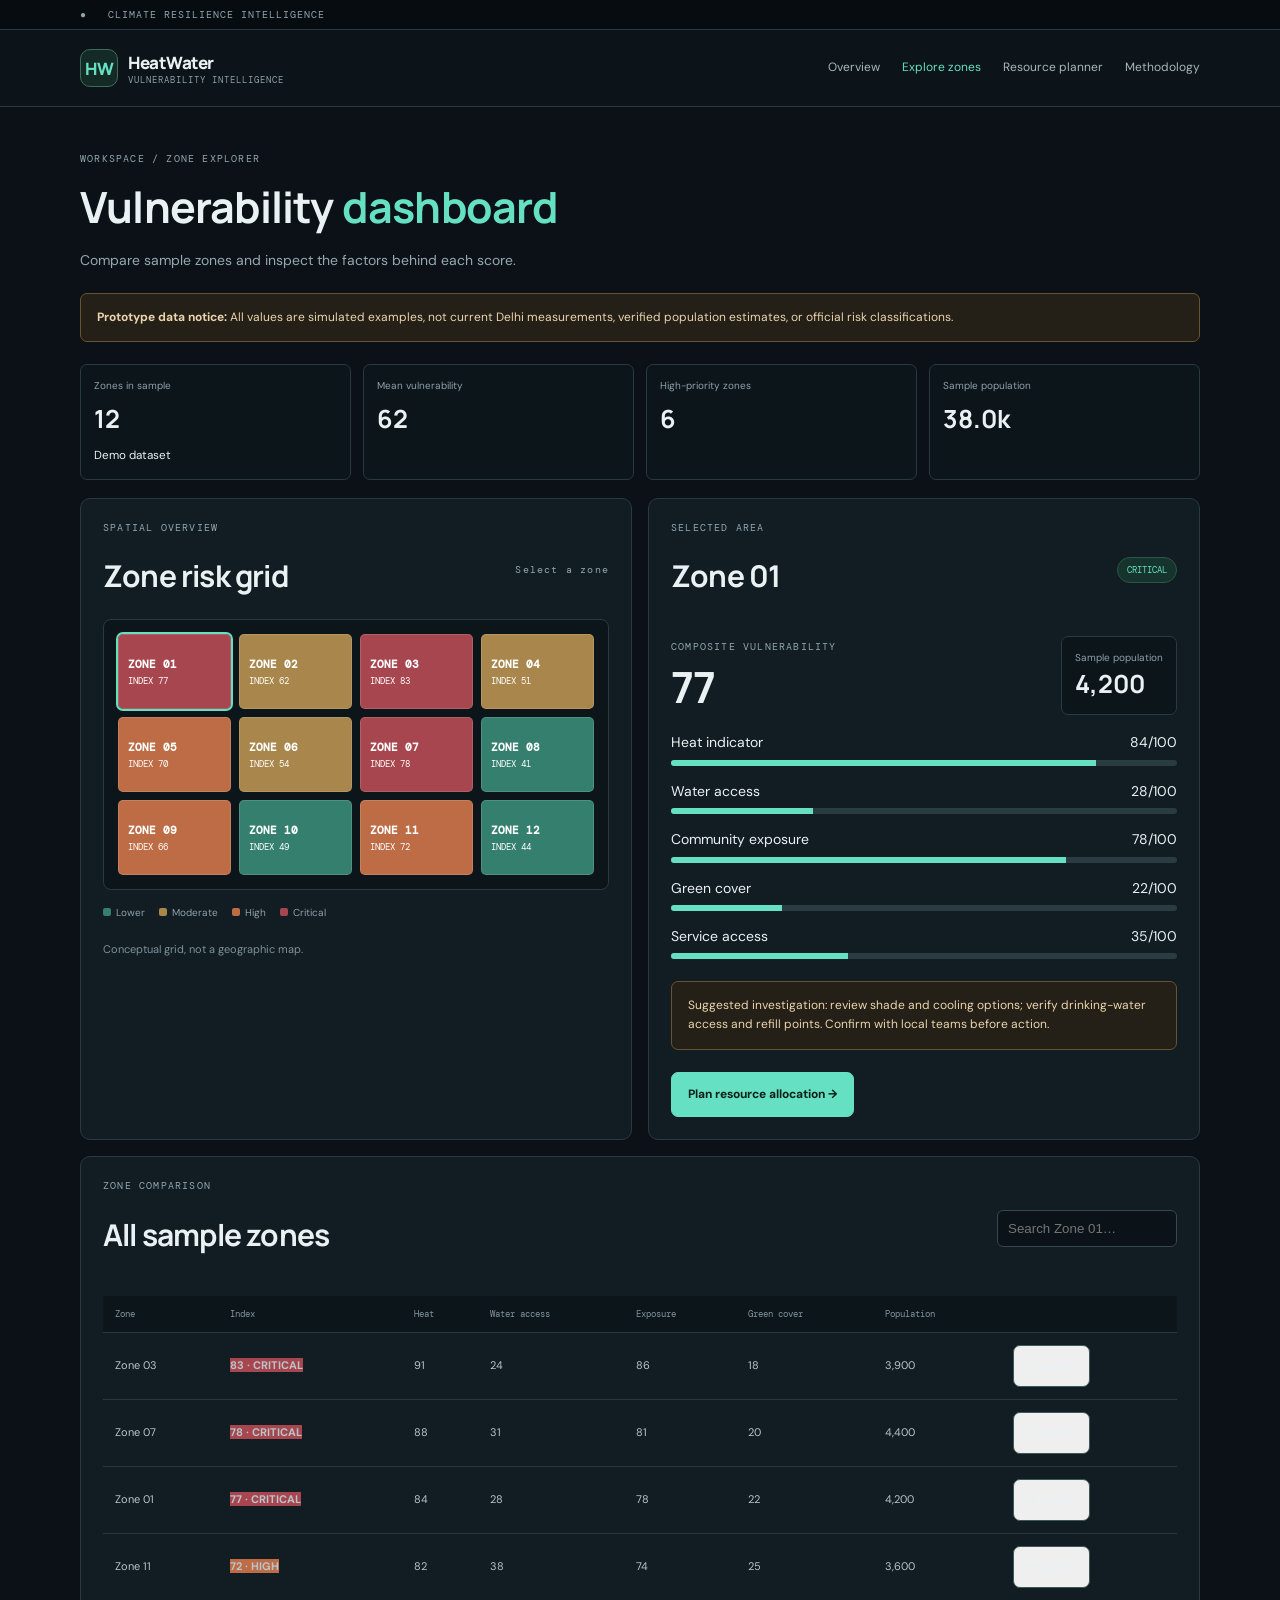
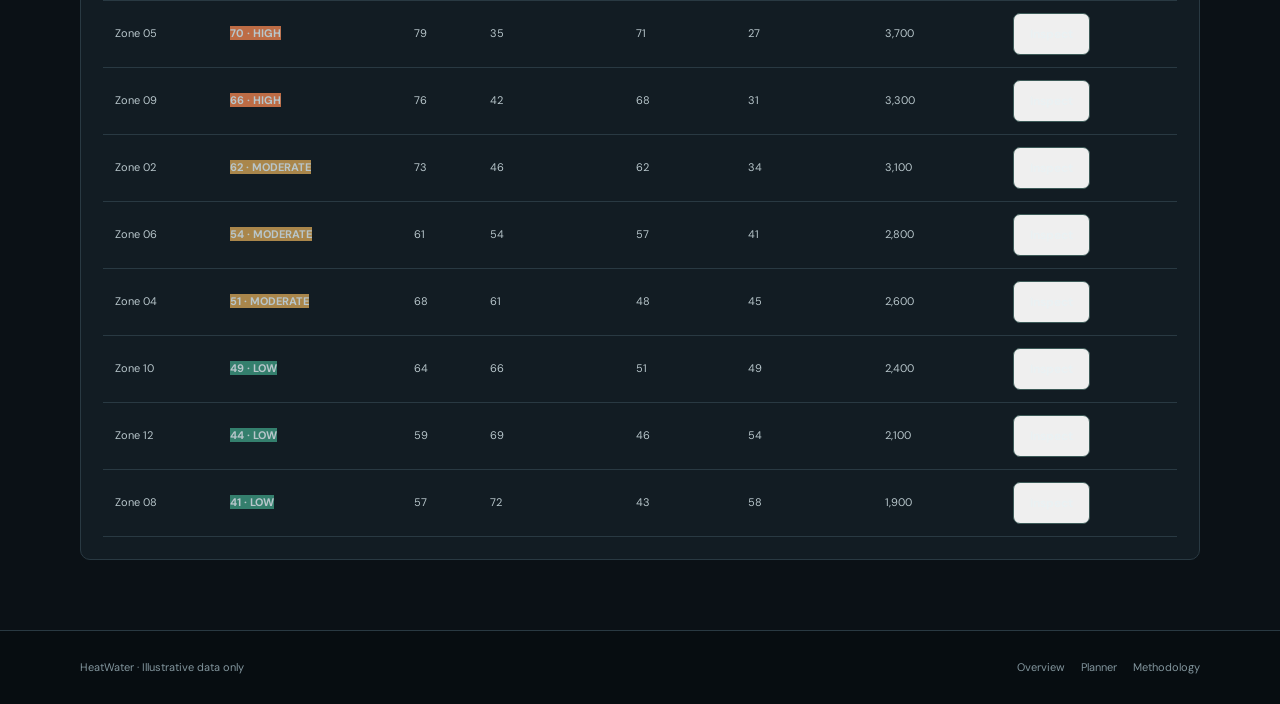
==== dashboard.html @ d18cdf62 "Add files via upload" ====
<!doctype html><html lang="en"><head><meta charset="utf-8"><meta name="viewport" content="width=device-width,initial-scale=1"><title>Explore Zones | HeatWater</title><link rel="stylesheet" href="styles.css"></head><body><div class="top">● &nbsp; CLIMATE RESILIENCE INTELLIGENCE</div><header><div class="wrap nav"><a class="brand" href="index.html"><span class="mark">HW</span><span>HeatWater<small>VULNERABILITY INTELLIGENCE</small></span></a><nav class="navlinks"><a href="index.html">Overview</a><a class="active" href="dashboard.html">Explore zones</a><a href="planner.html">Resource planner</a><a href="methodology.html">Methodology</a></nav></div></header><main class="wrap page"><div class="kicker">WORKSPACE / ZONE EXPLORER</div><h1>Vulnerability <em>dashboard</em></h1><p class="sublead">Compare sample zones and inspect the factors behind each score.</p><div class="notice"><b>Prototype data notice:</b> All values are simulated examples, not current Delhi measurements, verified population estimates, or official risk classifications.</div><div class="statgrid"><div class="metric"><span>Zones in sample</span><strong>12</strong><small>Demo dataset</small></div><div class="metric"><span>Mean vulnerability</span><strong id="mean">—</strong></div><div class="metric"><span>High-priority zones</span><strong id="highcount">—</strong></div><div class="metric"><span>Sample population</span><strong id="pop">—</strong></div></div><div class="twocol"><section class="panel"><div class="row-between"><div><div class="label">SPATIAL OVERVIEW</div><h2>Zone risk grid</h2></div><span class="label">Select a zone</span></div><div id="grid" class="mapbig"></div><div class="legend"><span><i class="low"></i>Lower</span><span><i class="moderate"></i>Moderate</span><span><i class="high"></i>High</span><span><i class="critical"></i>Critical</span></div><p class="note">Conceptual grid, not a geographic map.</p></section><section class="panel"><div class="row-between"><div><div class="label">SELECTED AREA</div><h2 id="zname">Zone 01</h2></div><span id="badge" class="tag">—</span></div><div class="row-between" style="margin:15px 0"><div><span class="label">COMPOSITE VULNERABILITY</span><h1 id="score" style="margin:4px 0">—</h1></div><div class="metric"><span>Sample population</span><strong id="zpop">—</strong></div></div><div id="bars"></div><div class="notice" id="action">Select a zone.</div><a class="button primary" href="planner.html">Plan resource allocation →</a></section></div><section class="panel" style="margin-top:16px"><div class="row-between"><div><div class="label">ZONE COMPARISON</div><h2>All sample zones</h2></div><input class="search" id="search" placeholder="Search Zone 01…" aria-label="Search zones"></div><div class="tablewrap"><table><thead><tr><th>Zone</th><th>Index</th><th>Heat</th><th>Water access</th><th>Exposure</th><th>Green cover</th><th>Population</th><th></th></tr></thead><tbody id="rows"></tbody></table></div></section></main><footer class="footer"><div class="wrap footrow"><span>HeatWater · Illustrative data only</span><div class="footlinks"><a href="index.html">Overview</a><a href="planner.html">Planner</a><a href="methodology.html">Methodology</a></div></div></footer><script src="app.js"></script></body></html>
---- styles.css ----
@import url('https://fonts.googleapis.com/css2?family=DM+Mono:wght@400;500&family=DM+Sans:wght@400;500;700&family=Manrope:wght@500;600;700;800&display=swap');
:root{--bg:#0b1116;--panel:#121c23;--line:#293942;--text:#eaf1f3;--muted:#96a8b0;--mint:#66e0c2;--amber:#ffb36b;--red:#ff777b}*{box-sizing:border-box}body{margin:0;background:var(--bg);color:var(--text);font:14px 'DM Sans',sans-serif;line-height:1.6}a{color:inherit;text-decoration:none}.wrap{width:min(1120px,calc(100% - 36px));margin:auto}.top{padding:8px max(18px,calc((100vw - 1120px)/2));background:#070c10;color:#91a4ac;font:10px 'DM Mono';letter-spacing:1px;border-bottom:1px solid var(--line)}header{position:sticky;top:0;z-index:4;background:#0d151aee;backdrop-filter:blur(12px);border-bottom:1px solid var(--line)}.nav{height:76px;display:flex;align-items:center;gap:28px}.brand{font:800 17px Manrope;letter-spacing:-.5px;display:flex;align-items:center;gap:10px;white-space:nowrap}.mark{display:grid;place-items:center;width:38px;height:38px;border:1px solid #3d6b60;border-radius:10px;color:var(--mint);background:#132a25}.brand small{display:block;font:9px 'DM Mono';letter-spacing:1px;color:#8ca0a8}.navlinks{display:flex;gap:22px;margin-left:auto}.navlinks a{font-size:12px;color:#a8b7bd}.navlinks a:hover,.navlinks a.active{color:var(--mint)}.button{display:inline-block;border:1px solid #3d5a58;padding:12px 16px;border-radius:7px;font-weight:700;font-size:12px;cursor:pointer}.primary{background:var(--mint);color:#092019;border-color:var(--mint)}.secondary{color:var(--text)}.eyebrow,.kicker,.label{font:10px 'DM Mono';letter-spacing:1.2px;color:#91a6ae}.eyebrow{color:var(--mint)}h1,h2,h3{font-family:Manrope,sans-serif;line-height:1.2;letter-spacing:-.8px}h1{font-size:clamp(38px,5vw,60px);margin:16px 0}h1 em,h2 em{font-style:normal;color:var(--mint)}h2{font-size:30px}p{color:var(--muted)}.hero{display:grid;grid-template-columns:1.1fr .9fr;gap:60px;align-items:center;padding-top:75px;padding-bottom:75px}.hero p{max-width:600px;line-height:1.9}.actions{display:flex;gap:12px;flex-wrap:wrap;margin-top:26px}.note{font-size:11px;color:#7e929b;margin-top:20px}.visual,.panel,.card{background:var(--panel);border:1px solid var(--line);border-radius:10px;padding:22px}.visual-head,.row-between{display:flex;align-items:center;justify-content:space-between;gap:14px}.tag{font:9px 'DM Mono';color:var(--mint);background:#16332c;border:1px solid #2a574b;border-radius:20px;padding:6px 9px}.metrics{display:grid;grid-template-columns:repeat(2,1fr);gap:10px;margin:20px 0}.metric{background:#0c151a;border:1px solid var(--line);border-radius:7px;padding:13px}.metric span{display:block;color:#8da1a9;font-size:10px}.metric strong{font:700 25px Manrope}.mapgrid{display:grid;grid-template-columns:repeat(4,1fr);gap:7px}.tile{border:1px solid #ffffff22;border-radius:5px;min-height:55px;color:white;font:11px 'DM Mono';cursor:pointer}.low{background:#347f6d}.moderate{background:#a9864b}.high{background:#bd6c45}.critical{background:#a7464e}.legend{display:flex;gap:14px;flex-wrap:wrap;font-size:10px;color:#90a2aa;margin-top:15px}.legend i{display:inline-block;width:8px;height:8px;border-radius:2px;margin-right:5px}.section{padding:65px 0;border-top:1px solid var(--line)}.sectionhead{display:flex;justify-content:space-between;align-items:end;gap:30px;margin-bottom:26px}.sectionhead p{max-width:430px}.cards{display:grid;grid-template-columns:repeat(3,1fr);gap:14px}.card h3{margin-bottom:8px}.card p{font-size:12px;line-height:1.8}.number{font:10px 'DM Mono';color:var(--mint)}.band{background:#101c21;border-block:1px solid var(--line);padding:55px 0}.bandgrid{display:grid;grid-template-columns:1fr 1fr;gap:55px;align-items:center}.steps{display:grid;gap:12px}.step{border-bottom:1px solid var(--line);padding:10px 0}.step b{color:var(--text)}.footer{border-top:1px solid var(--line);background:#070d11;padding:28px 0;color:#82959d;font-size:11px}.footrow{display:flex;justify-content:space-between;gap:20px;align-items:center}.footlinks{display:flex;gap:16px}.page{padding:45px 0 70px}.page h1{font-size:43px}.sublead{max-width:760px}.notice{padding:14px 16px;border:1px solid #665333;background:#241f17;border-radius:7px;margin:22px 0;color:#ead5ad;font-size:12px}.statgrid{display:grid;grid-template-columns:repeat(4,1fr);gap:12px;margin:18px 0}.statgrid .metric strong{display:block;margin:7px 0}.twocol{display:grid;grid-template-columns:1fr 1fr;gap:16px}.threecol{display:grid;grid-template-columns:repeat(3,1fr);gap:12px}.mapbig{display:grid;grid-template-columns:repeat(4,1fr);gap:8px;background:#0c151a;border:1px solid var(--line);border-radius:8px;padding:14px}.mapbig .tile{min-height:75px;text-align:left;padding:9px}.mapbig .tile b,.mapbig .tile small{display:block}.mapbig small{margin-top:4px}.bar{height:6px;background:#2b3b42;border-radius:8px;overflow:hidden;margin:6px 0 14px}.bar span{display:block;height:100%;background:var(--mint)}.tablewrap{overflow:auto;margin-top:18px}table{width:100%;border-collapse:collapse;white-space:nowrap;font-size:11px}th,td{text-align:left;padding:12px;border-bottom:1px solid var(--line)}th{font:9px 'DM Mono';color:#81969e;background:#0c151a}td{color:#b8c6cb}.search,select,input[type=range]{background:#0b1318;border:1px solid #36474f;color:var(--text);padding:10px;border-radius:6px}.search{width:180px}.planner label{display:block;margin:22px 0 8px;color:#d2dcdf;font-size:12px}.planner input[type=range],.planner select{width:100%}.allocation{display:grid;gap:9px;margin:16px 0}.allocitem{display:grid;grid-template-columns:34px 1fr auto;gap:12px;align-items:center;padding:12px;border:1px solid var(--line);border-radius:7px;background:#0c151a}.rank{background:#183a31;color:var(--mint);padding:7px;border-radius:5px;text-align:center;font-family:'DM Mono'}.allocitem p{font-size:11px;margin:4px 0 0}.formula{padding:16px;background:#0b1318;border:1px solid var(--line);border-radius:7px;color:var(--mint);font:12px 'DM Mono';overflow-wrap:anywhere}.list li{margin:10px 0;color:var(--muted)}button{font-family:inherit}@media(max-width:800px){.nav{height:auto;min-height:70px;flex-wrap:wrap;padding:12px 0}.navlinks{order:3;width:100%;overflow:auto;margin:0;padding-bottom:5px}.hero,.bandgrid,.twocol{grid-template-columns:1fr;gap:28px}.hero{padding-top:45px;padding-bottom:45px}.cards{grid-template-columns:1fr}.sectionhead{display:block}.statgrid{grid-template-columns:repeat(2,1fr)}.footrow{align-items:flex-start;flex-wrap:wrap}.page h1{font-size:35px}}@media(max-width:460px){.wrap{width:calc(100% - 24px)}.brand{font-size:15px}.navlinks{gap:16px}.navlinks a{white-space:nowrap;font-size:11px}.visual,.panel,.card{padding:15px}.mapbig{gap:4px;padding:7px}.mapbig .tile{min-height:58px;padding:5px}.statgrid .metric strong{font-size:21px}.footlinks{flex-wrap:wrap}}
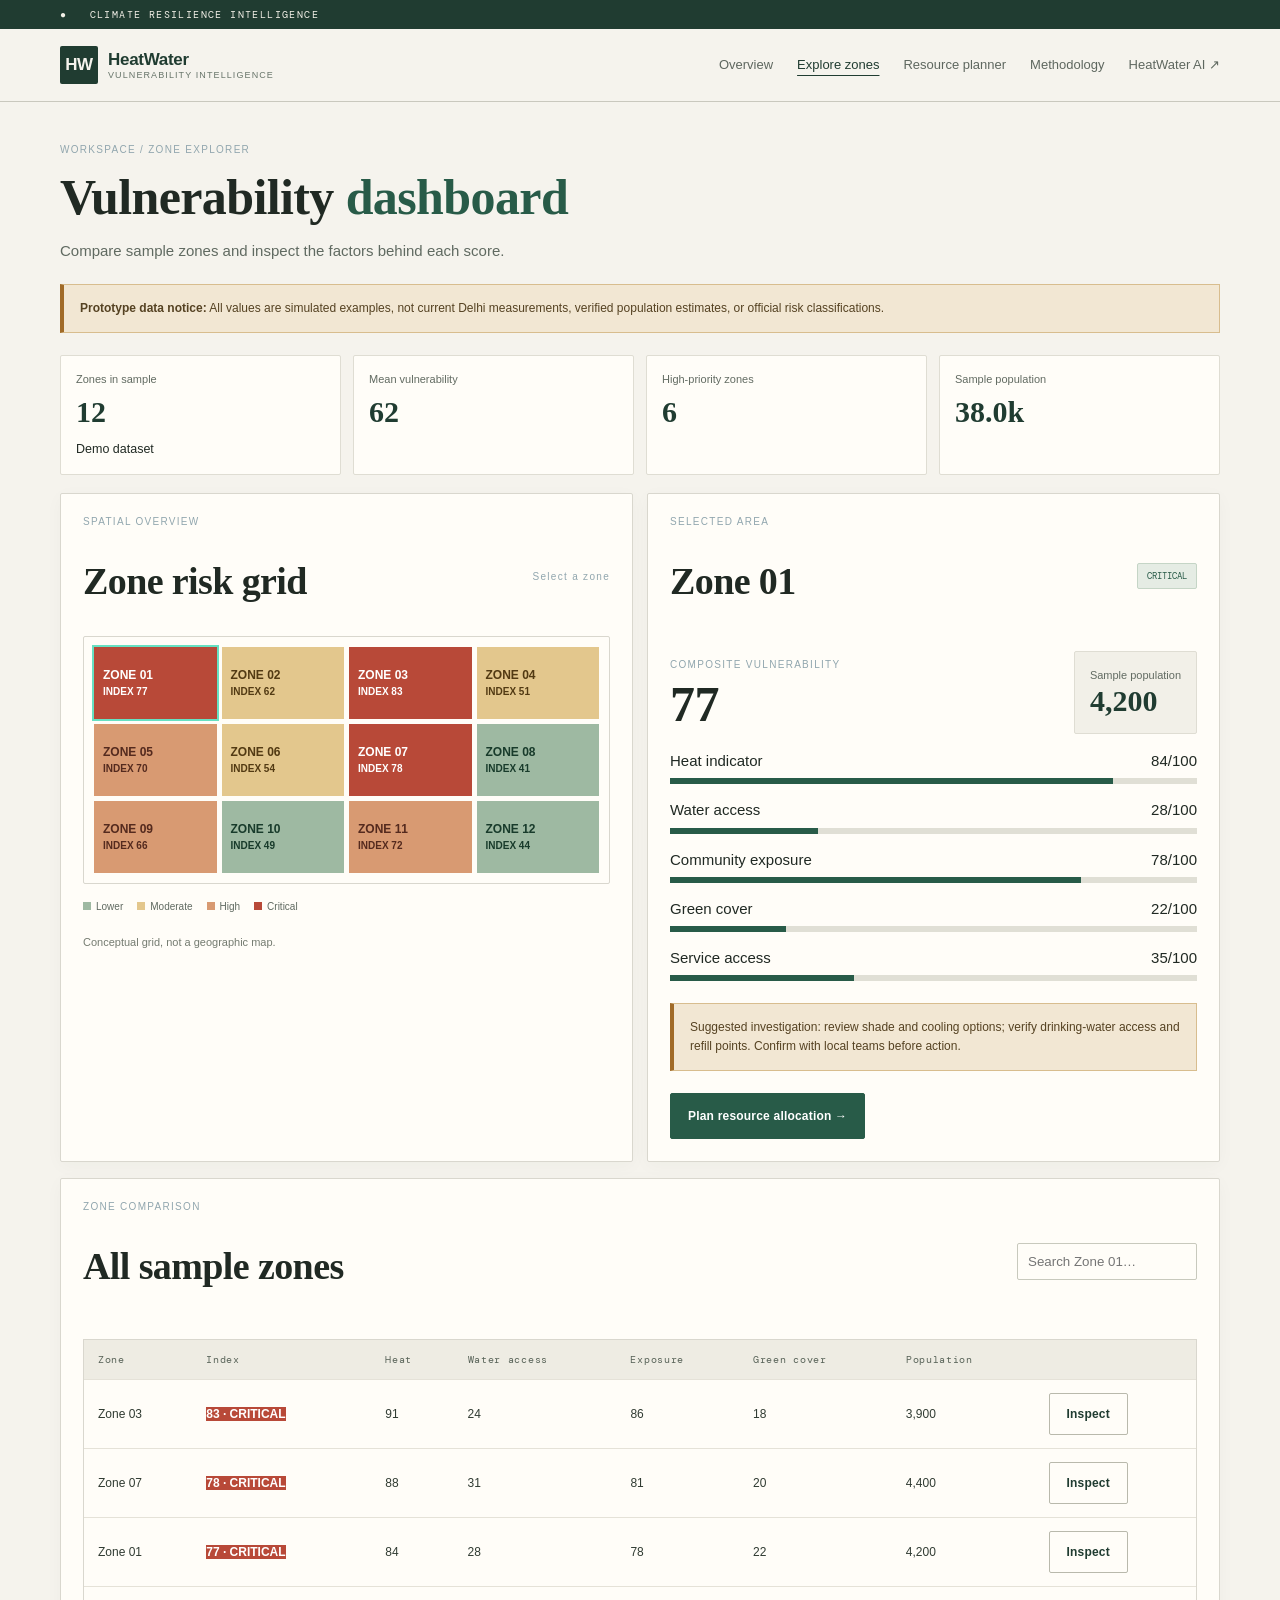
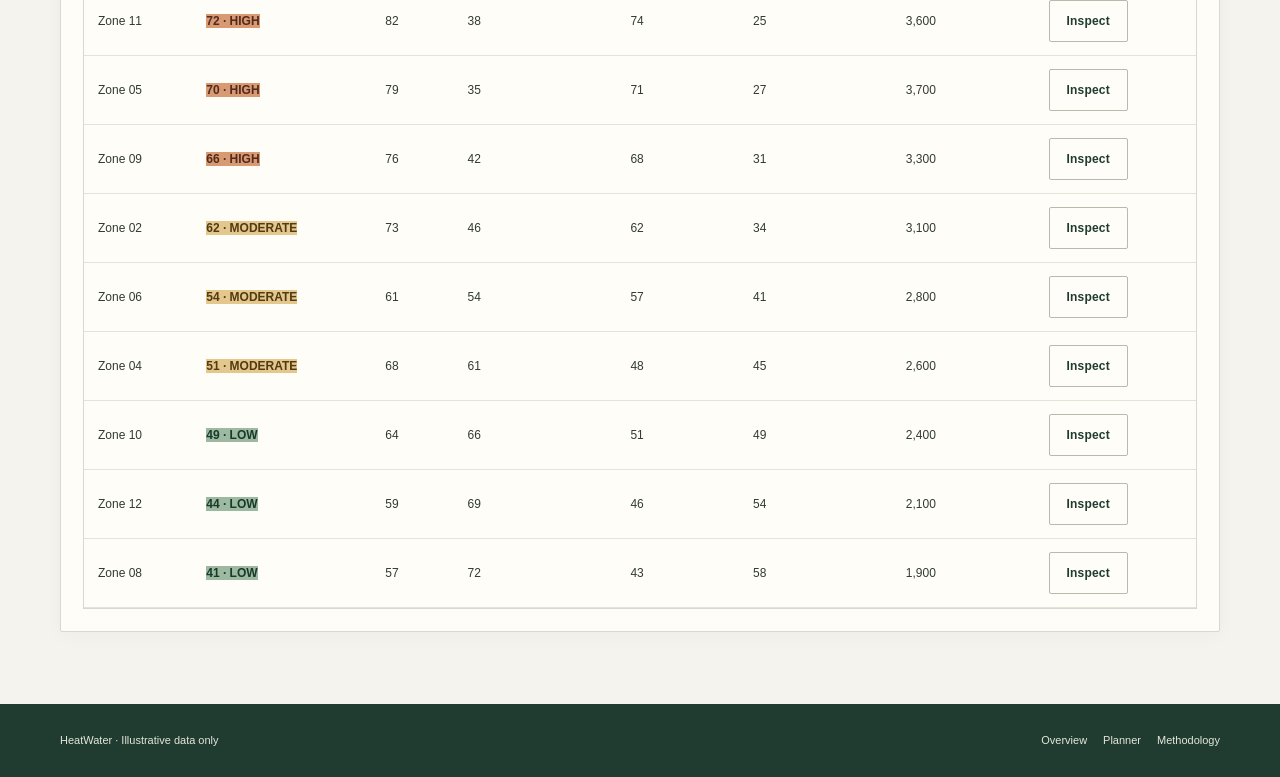
==== commit c207e473: "Update dashboard.html to include HeatWater AI link Added a link to 'HeatWater AI' in the navigation " ====
--- a/dashboard.html
+++ b/dashboard.html
@@ -1 +1 @@
-<!doctype html><html lang="en"><head><meta charset="utf-8"><meta name="viewport" content="width=device-width,initial-scale=1"><title>Explore Zones | HeatWater</title><link rel="stylesheet" href="styles.css"></head><body><div class="top">● &nbsp; CLIMATE RESILIENCE INTELLIGENCE</div><header><div class="wrap nav"><a class="brand" href="index.html"><span class="mark">HW</span><span>HeatWater<small>VULNERABILITY INTELLIGENCE</small></span></a><nav class="navlinks"><a href="index.html">Overview</a><a class="active" href="dashboard.html">Explore zones</a><a href="planner.html">Resource planner</a><a href="methodology.html">Methodology</a></nav></div></header><main class="wrap page"><div class="kicker">WORKSPACE / ZONE EXPLORER</div><h1>Vulnerability <em>dashboard</em></h1><p class="sublead">Compare sample zones and inspect the factors behind each score.</p><div class="notice"><b>Prototype data notice:</b> All values are simulated examples, not current Delhi measurements, verified population estimates, or official risk classifications.</div><div class="statgrid"><div class="metric"><span>Zones in sample</span><strong>12</strong><small>Demo dataset</small></div><div class="metric"><span>Mean vulnerability</span><strong id="mean">—</strong></div><div class="metric"><span>High-priority zones</span><strong id="highcount">—</strong></div><div class="metric"><span>Sample population</span><strong id="pop">—</strong></div></div><div class="twocol"><section class="panel"><div class="row-between"><div><div class="label">SPATIAL OVERVIEW</div><h2>Zone risk grid</h2></div><span class="label">Select a zone</span></div><div id="grid" class="mapbig"></div><div class="legend"><span><i class="low"></i>Lower</span><span><i class="moderate"></i>Moderate</span><span><i class="high"></i>High</span><span><i class="critical"></i>Critical</span></div><p class="note">Conceptual grid, not a geographic map.</p></section><section class="panel"><div class="row-between"><div><div class="label">SELECTED AREA</div><h2 id="zname">Zone 01</h2></div><span id="badge" class="tag">—</span></div><div class="row-between" style="margin:15px 0"><div><span class="label">COMPOSITE VULNERABILITY</span><h1 id="score" style="margin:4px 0">—</h1></div><div class="metric"><span>Sample population</span><strong id="zpop">—</strong></div></div><div id="bars"></div><div class="notice" id="action">Select a zone.</div><a class="button primary" href="planner.html">Plan resource allocation →</a></section></div><section class="panel" style="margin-top:16px"><div class="row-between"><div><div class="label">ZONE COMPARISON</div><h2>All sample zones</h2></div><input class="search" id="search" placeholder="Search Zone 01…" aria-label="Search zones"></div><div class="tablewrap"><table><thead><tr><th>Zone</th><th>Index</th><th>Heat</th><th>Water access</th><th>Exposure</th><th>Green cover</th><th>Population</th><th></th></tr></thead><tbody id="rows"></tbody></table></div></section></main><footer class="footer"><div class="wrap footrow"><span>HeatWater · Illustrative data only</span><div class="footlinks"><a href="index.html">Overview</a><a href="planner.html">Planner</a><a href="methodology.html">Methodology</a></div></div></footer><script src="app.js"></script></body></html>+<!doctype html><html lang="en"><head><meta charset="utf-8"><meta name="viewport" content="width=device-width,initial-scale=1"><title>Explore Zones | HeatWater</title><link rel="stylesheet" href="styles.css"></head><body><div class="top">● &nbsp; CLIMATE RESILIENCE INTELLIGENCE</div><header><div class="wrap nav"><a class="brand" href="index.html"><span class="mark">HW</span><span>HeatWater<small>VULNERABILITY INTELLIGENCE</small></span></a><nav class="navlinks"><a href="index.html">Overview</a><a class="active" href="dashboard.html">Explore zones</a><a href="planner.html">Resource planner</a><a href="methodology.html">Methodology</a><a href="index.html#heatwater-ai">HeatWater AI ↗</a></nav></div></header><main class="wrap page"><div class="kicker">WORKSPACE / ZONE EXPLORER</div><h1>Vulnerability <em>dashboard</em></h1><p class="sublead">Compare sample zones and inspect the factors behind each score.</p><div class="notice"><b>Prototype data notice:</b> All values are simulated examples, not current Delhi measurements, verified population estimates, or official risk classifications.</div><div class="statgrid"><div class="metric"><span>Zones in sample</span><strong>12</strong><small>Demo dataset</small></div><div class="metric"><span>Mean vulnerability</span><strong id="mean">—</strong></div><div class="metric"><span>High-priority zones</span><strong id="highcount">—</strong></div><div class="metric"><span>Sample population</span><strong id="pop">—</strong></div></div><div class="twocol"><section class="panel"><div class="row-between"><div><div class="label">SPATIAL OVERVIEW</div><h2>Zone risk grid</h2></div><span class="label">Select a zone</span></div><div id="grid" class="mapbig"></div><div class="legend"><span><i class="low"></i>Lower</span><span><i class="moderate"></i>Moderate</span><span><i class="high"></i>High</span><span><i class="critical"></i>Critical</span></div><p class="note">Conceptual grid, not a geographic map.</p></section><section class="panel"><div class="row-between"><div><div class="label">SELECTED AREA</div><h2 id="zname">Zone 01</h2></div><span id="badge" class="tag">—</span></div><div class="row-between" style="margin:15px 0"><div><span class="label">COMPOSITE VULNERABILITY</span><h1 id="score" style="margin:4px 0">—</h1></div><div class="metric"><span>Sample population</span><strong id="zpop">—</strong></div></div><div id="bars"></div><div class="notice" id="action">Select a zone.</div><a class="button primary" href="planner.html">Plan resource allocation →</a></section></div><section class="panel" style="margin-top:16px"><div class="row-between"><div><div class="label">ZONE COMPARISON</div><h2>All sample zones</h2></div><input class="search" id="search" placeholder="Search Zone 01…" aria-label="Search zones"></div><div class="tablewrap"><table><thead><tr><th>Zone</th><th>Index</th><th>Heat</th><th>Water access</th><th>Exposure</th><th>Green cover</th><th>Population</th><th></th></tr></thead><tbody id="rows"></tbody></table></div></section></main><footer class="footer"><div class="wrap footrow"><span>HeatWater · Illustrative data only</span><div class="footlinks"><a href="index.html">Overview</a><a href="planner.html">Planner</a><a href="methodology.html">Methodology</a></div></div></footer><script src="app.js"></script></body></html>
--- a/styles.css
+++ b/styles.css
@@ -1,3 +1,14 @@
 
 @import url('https://fonts.googleapis.com/css2?family=DM+Mono:wght@400;500&family=DM+Sans:wght@400;500;700&family=Manrope:wght@500;600;700;800&display=swap');
 :root{--bg:#0b1116;--panel:#121c23;--line:#293942;--text:#eaf1f3;--muted:#96a8b0;--mint:#66e0c2;--amber:#ffb36b;--red:#ff777b}*{box-sizing:border-box}body{margin:0;background:var(--bg);color:var(--text);font:14px 'DM Sans',sans-serif;line-height:1.6}a{color:inherit;text-decoration:none}.wrap{width:min(1120px,calc(100% - 36px));margin:auto}.top{padding:8px max(18px,calc((100vw - 1120px)/2));background:#070c10;color:#91a4ac;font:10px 'DM Mono';letter-spacing:1px;border-bottom:1px solid var(--line)}header{position:sticky;top:0;z-index:4;background:#0d151aee;backdrop-filter:blur(12px);border-bottom:1px solid var(--line)}.nav{height:76px;display:flex;align-items:center;gap:28px}.brand{font:800 17px Manrope;letter-spacing:-.5px;display:flex;align-items:center;gap:10px;white-space:nowrap}.mark{display:grid;place-items:center;width:38px;height:38px;border:1px solid #3d6b60;border-radius:10px;color:var(--mint);background:#132a25}.brand small{display:block;font:9px 'DM Mono';letter-spacing:1px;color:#8ca0a8}.navlinks{display:flex;gap:22px;margin-left:auto}.navlinks a{font-size:12px;color:#a8b7bd}.navlinks a:hover,.navlinks a.active{color:var(--mint)}.button{display:inline-block;border:1px solid #3d5a58;padding:12px 16px;border-radius:7px;font-weight:700;font-size:12px;cursor:pointer}.primary{background:var(--mint);color:#092019;border-color:var(--mint)}.secondary{color:var(--text)}.eyebrow,.kicker,.label{font:10px 'DM Mono';letter-spacing:1.2px;color:#91a6ae}.eyebrow{color:var(--mint)}h1,h2,h3{font-family:Manrope,sans-serif;line-height:1.2;letter-spacing:-.8px}h1{font-size:clamp(38px,5vw,60px);margin:16px 0}h1 em,h2 em{font-style:normal;color:var(--mint)}h2{font-size:30px}p{color:var(--muted)}.hero{display:grid;grid-template-columns:1.1fr .9fr;gap:60px;align-items:center;padding-top:75px;padding-bottom:75px}.hero p{max-width:600px;line-height:1.9}.actions{display:flex;gap:12px;flex-wrap:wrap;margin-top:26px}.note{font-size:11px;color:#7e929b;margin-top:20px}.visual,.panel,.card{background:var(--panel);border:1px solid var(--line);border-radius:10px;padding:22px}.visual-head,.row-between{display:flex;align-items:center;justify-content:space-between;gap:14px}.tag{font:9px 'DM Mono';color:var(--mint);background:#16332c;border:1px solid #2a574b;border-radius:20px;padding:6px 9px}.metrics{display:grid;grid-template-columns:repeat(2,1fr);gap:10px;margin:20px 0}.metric{background:#0c151a;border:1px solid var(--line);border-radius:7px;padding:13px}.metric span{display:block;color:#8da1a9;font-size:10px}.metric strong{font:700 25px Manrope}.mapgrid{display:grid;grid-template-columns:repeat(4,1fr);gap:7px}.tile{border:1px solid #ffffff22;border-radius:5px;min-height:55px;color:white;font:11px 'DM Mono';cursor:pointer}.low{background:#347f6d}.moderate{background:#a9864b}.high{background:#bd6c45}.critical{background:#a7464e}.legend{display:flex;gap:14px;flex-wrap:wrap;font-size:10px;color:#90a2aa;margin-top:15px}.legend i{display:inline-block;width:8px;height:8px;border-radius:2px;margin-right:5px}.section{padding:65px 0;border-top:1px solid var(--line)}.sectionhead{display:flex;justify-content:space-between;align-items:end;gap:30px;margin-bottom:26px}.sectionhead p{max-width:430px}.cards{display:grid;grid-template-columns:repeat(3,1fr);gap:14px}.card h3{margin-bottom:8px}.card p{font-size:12px;line-height:1.8}.number{font:10px 'DM Mono';color:var(--mint)}.band{background:#101c21;border-block:1px solid var(--line);padding:55px 0}.bandgrid{display:grid;grid-template-columns:1fr 1fr;gap:55px;align-items:center}.steps{display:grid;gap:12px}.step{border-bottom:1px solid var(--line);padding:10px 0}.step b{color:var(--text)}.footer{border-top:1px solid var(--line);background:#070d11;padding:28px 0;color:#82959d;font-size:11px}.footrow{display:flex;justify-content:space-between;gap:20px;align-items:center}.footlinks{display:flex;gap:16px}.page{padding:45px 0 70px}.page h1{font-size:43px}.sublead{max-width:760px}.notice{padding:14px 16px;border:1px solid #665333;background:#241f17;border-radius:7px;margin:22px 0;color:#ead5ad;font-size:12px}.statgrid{display:grid;grid-template-columns:repeat(4,1fr);gap:12px;margin:18px 0}.statgrid .metric strong{display:block;margin:7px 0}.twocol{display:grid;grid-template-columns:1fr 1fr;gap:16px}.threecol{display:grid;grid-template-columns:repeat(3,1fr);gap:12px}.mapbig{display:grid;grid-template-columns:repeat(4,1fr);gap:8px;background:#0c151a;border:1px solid var(--line);border-radius:8px;padding:14px}.mapbig .tile{min-height:75px;text-align:left;padding:9px}.mapbig .tile b,.mapbig .tile small{display:block}.mapbig small{margin-top:4px}.bar{height:6px;background:#2b3b42;border-radius:8px;overflow:hidden;margin:6px 0 14px}.bar span{display:block;height:100%;background:var(--mint)}.tablewrap{overflow:auto;margin-top:18px}table{width:100%;border-collapse:collapse;white-space:nowrap;font-size:11px}th,td{text-align:left;padding:12px;border-bottom:1px solid var(--line)}th{font:9px 'DM Mono';color:#81969e;background:#0c151a}td{color:#b8c6cb}.search,select,input[type=range]{background:#0b1318;border:1px solid #36474f;color:var(--text);padding:10px;border-radius:6px}.search{width:180px}.planner label{display:block;margin:22px 0 8px;color:#d2dcdf;font-size:12px}.planner input[type=range],.planner select{width:100%}.allocation{display:grid;gap:9px;margin:16px 0}.allocitem{display:grid;grid-template-columns:34px 1fr auto;gap:12px;align-items:center;padding:12px;border:1px solid var(--line);border-radius:7px;background:#0c151a}.rank{background:#183a31;color:var(--mint);padding:7px;border-radius:5px;text-align:center;font-family:'DM Mono'}.allocitem p{font-size:11px;margin:4px 0 0}.formula{padding:16px;background:#0b1318;border:1px solid var(--line);border-radius:7px;color:var(--mint);font:12px 'DM Mono';overflow-wrap:anywhere}.list li{margin:10px 0;color:var(--muted)}button{font-family:inherit}@media(max-width:800px){.nav{height:auto;min-height:70px;flex-wrap:wrap;padding:12px 0}.navlinks{order:3;width:100%;overflow:auto;margin:0;padding-bottom:5px}.hero,.bandgrid,.twocol{grid-template-columns:1fr;gap:28px}.hero{padding-top:45px;padding-bottom:45px}.cards{grid-template-columns:1fr}.sectionhead{display:block}.statgrid{grid-template-columns:repeat(2,1fr)}.footrow{align-items:flex-start;flex-wrap:wrap}.page h1{font-size:35px}}@media(max-width:460px){.wrap{width:calc(100% - 24px)}.brand{font-size:15px}.navlinks{gap:16px}.navlinks a{white-space:nowrap;font-size:11px}.visual,.panel,.card{padding:15px}.mapbig{gap:4px;padding:7px}.mapbig .tile{min-height:58px;padding:5px}.statgrid .metric strong{font-size:21px}.footlinks{flex-wrap:wrap}}
+
+/* HeatWater editorial redesign: civic climate-risk tool, not a neon AI dashboard */
+:root{--bg:#f5f3ed;--panel:#fffdf8;--line:#d9d7ce;--text:#202923;--muted:#606a61;--mint:#285b48;--amber:#b97926;--red:#b84938}
+body{background:var(--bg);color:var(--text);font-family:Arial,Helvetica,sans-serif;font-size:15px;line-height:1.55}
+.wrap{width:min(1160px,calc(100% - 48px))}
+.top{background:#203c31;color:#f2f0e7;border:0;padding:8px max(24px,calc((100vw - 1160px)/2));font-size:10px;letter-spacing:1.4px}
+header{background:#f5f3ed;border-bottom:1px solid #c9c8be;backdrop-filter:none}
+.nav{height:72px}.brand{font-family:Arial,sans-serif;font-size:17px;letter-spacing:-.3px;color:#203c31}.brand small{font-family:Arial,sans-serif;color:#68756a;letter-spacing:1.1px;font-size:9px}.mark{border-radius:2px;background:#203c31;color:#f5f3ed;border:0}.navlinks{gap:24px}.navlinks a{font-size:13px;color:#5e675f}.navlinks a:hover,.navlinks a.active{color:#203c31;text-decoration:underline;text-underline-offset:6px}
+h1,h2,h3{font-family:Georgia,'Times New Roman',serif;letter-spacing:-.6px;font-weight:600}h1{font-size:clamp(42px,5vw,66px);line-height:1.04}h1 em,h2 em{color:#285b48}h2{font-size:clamp(28px,3vw,38px)}p{color:#606a61}.eyebrow,.kicker,.label,.number{font-family:Arial,sans-serif;letter-spacing:1.3px;font-size:10px}.eyebrow{color:#8b4d35;font-weight:700}
+.hero{padding-top:64px;padding-bottom:68px;gap:52px}.hero p{font-size:17px;line-height:1.75;max-width:560px}.actions{margin-top:28px}.button{border-radius:2px;padding:13px 17px;font-size:12px;letter-spacing:.2px}.primary{background:#285b48;border-color:#285b48;color:white}.primary:hover{background:#203c31}.secondary{border-color:#b9b9ac;color:#203c31;background:transparent}.note{color:#747b70;font-size:11px}.visual,.panel,.card{background:#fffdf8;border:1px solid #d9d7ce;border-radius:2px;box-shadow:0 4px 18px #26352a08}.visual{padding:24px}.visual h3{font-size:21px}.tag{border-radius:2px;background:#e5ece4;border-color:#c5d5c6;color:#285b48}.metrics{gap:12px}.metric{background:#f2f0e8;border:1px solid #dfddd3;border-radius:2px;padding:15px}.metric span{color:#626b62;font-size:11px}.metric strong{font-family:Georgia,serif;font-size:30px;color:#203c31}.mapgrid{gap:5px}.tile{border:0;border-radius:0;min-height:56px;font:12px Arial,sans-serif;font-weight:700}.low{background:#9eb9a2;color:#183b2b}.moderate{background:#e3c78d;color:#523a13}.high{background:#d89a72;color:#542a1e}.critical{background:#b84938;color:#fff}.legend{color:#606a61}.legend i{border-radius:0}.section{padding:66px 0;border-color:#d9d7ce}.sectionhead{margin-bottom:30px}.sectionhead p{font-size:14px;line-height:1.8}.cards{gap:0;border-top:1px solid #d9d7ce;border-bottom:1px solid #d9d7ce}.card{border:0;border-right:1px solid #d9d7ce;box-shadow:none;background:transparent;padding:24px 22px}.card:first-child{padding-left:0}.card:last-child{border-right:0}.card h3{font-size:23px}.card p{font-size:13px;line-height:1.8}.number{color:#8b4d35}.band{background:#e8e8dc;border-block:1px solid #d0d1c5;padding:58px 0}.band h2{max-width:540px}.steps{gap:0}.step{border-bottom:1px solid #c9ccbf;padding:14px 0}.step b{color:#203c31}.footer{background:#203c31;color:#e4e6db;border:0}.footer p{color:#d0d7cc}.footer a{color:#e4e6db}.page{padding:42px 0 72px}.page h1{font-size:clamp(36px,4vw,50px)}.notice{background:#f2e7d3;border:1px solid #d8bd8e;border-left:4px solid #a16b28;border-radius:0;color:#554222}.statgrid .metric{background:#fffdf8}.twocol,.threecol{gap:14px}.mapbig{background:#fffdf8;border:1px solid #d9d7ce;border-radius:2px;padding:10px;gap:5px}.mapbig .tile{min-height:72px;padding:9px}.bar{background:#e0dfd5;border-radius:0}.bar span{background:#285b48;border-radius:0}.tablewrap{border:1px solid #d9d7ce;background:#fffdf8}table{font-size:12px}th,td{padding:13px 14px;border-bottom:1px solid #e5e2d8}th{background:#eeece3;color:#586358;font-size:10px;letter-spacing:.7px}td{color:#303b32}.search,select,input[type=range]{background:#fffdf8;border:1px solid #c8c9bd;color:#202923;border-radius:2px}.planner label{color:#303b32}.allocitem{background:#fffdf8;border:1px solid #d9d7ce;border-radius:2px}.rank{background:#e5ece4;color:#285b48;border-radius:2px}.formula{background:#eeece3;border:1px solid #d9d7ce;border-radius:2px;color:#285b48}.list li{color:#606a61}button{font-family:inherit}
+@media(max-width:800px){.wrap{width:calc(100% - 32px)}.hero{padding-top:42px;padding-bottom:44px}.cards{grid-template-columns:1fr}.card,.card:first-child{padding:20px 0;border-right:0;border-bottom:1px solid #d9d7ce}.card:last-child{border-bottom:0}.navlinks{gap:16px}}
